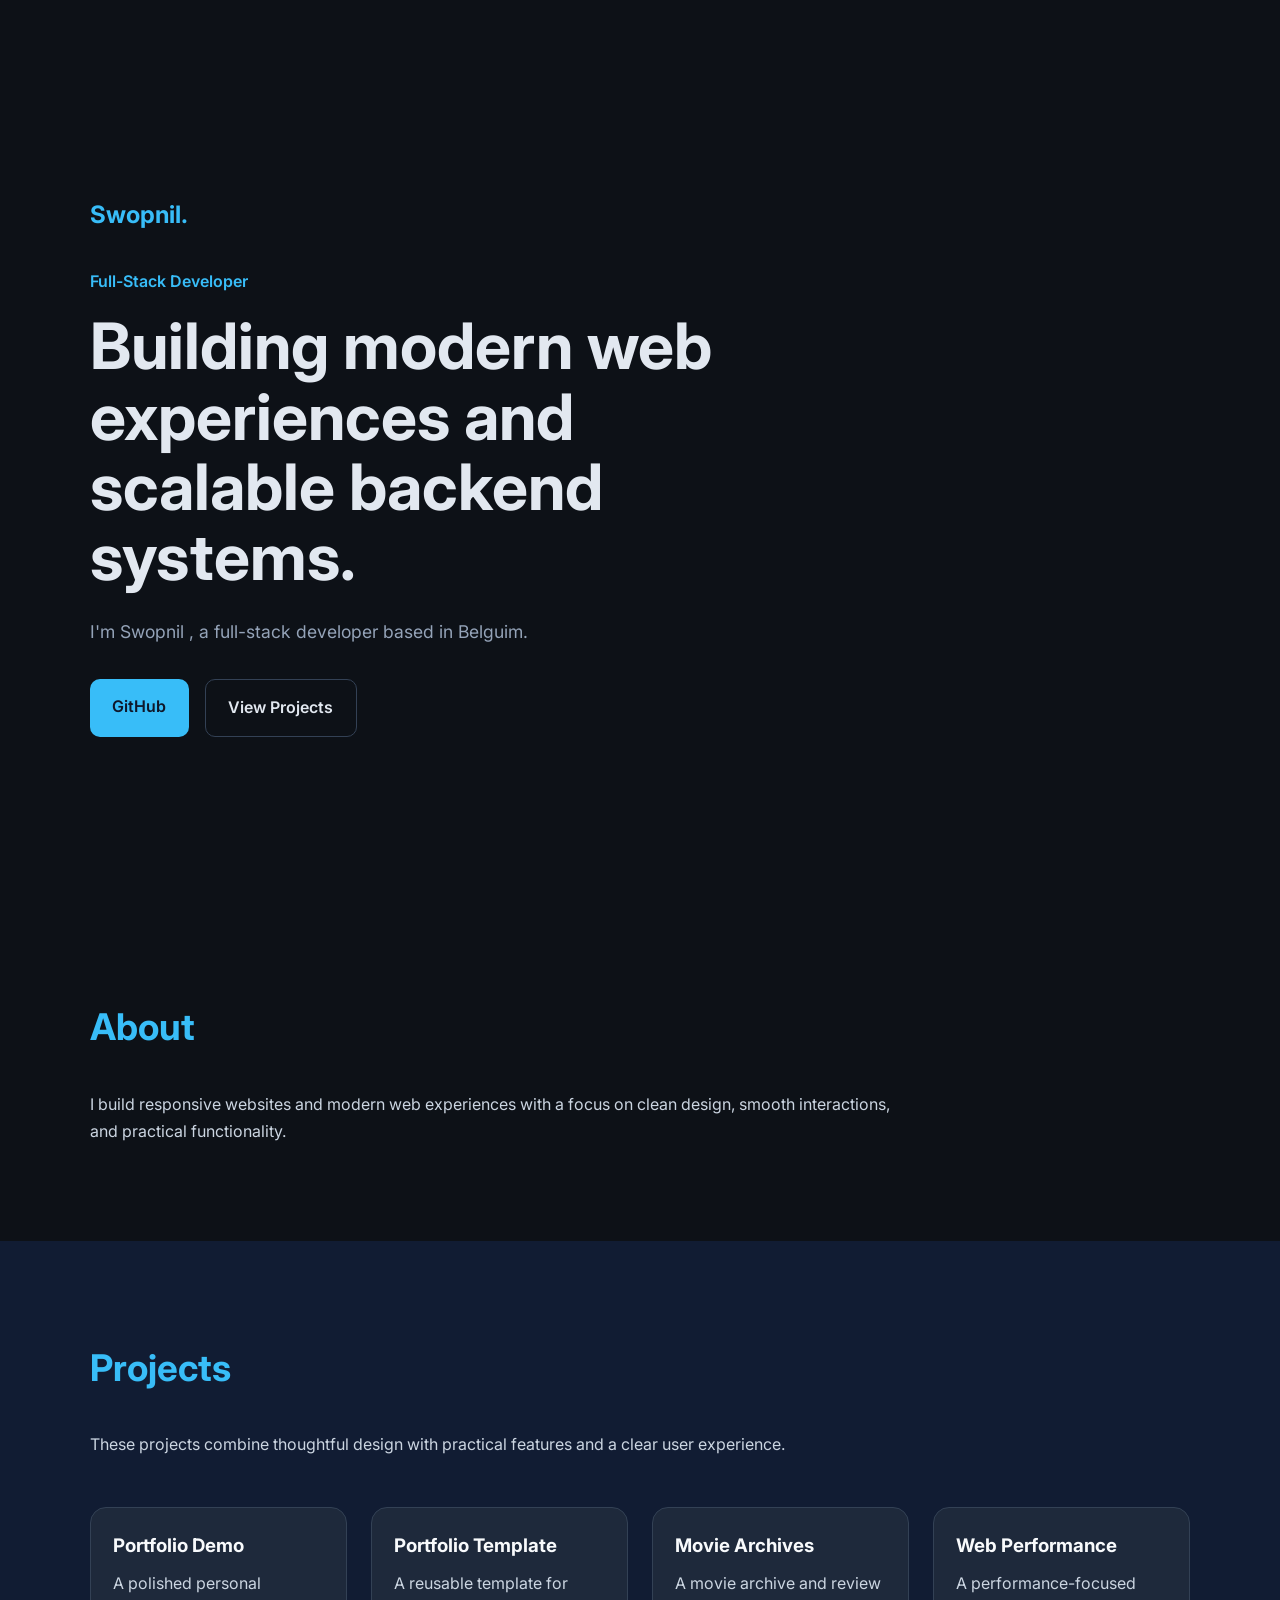
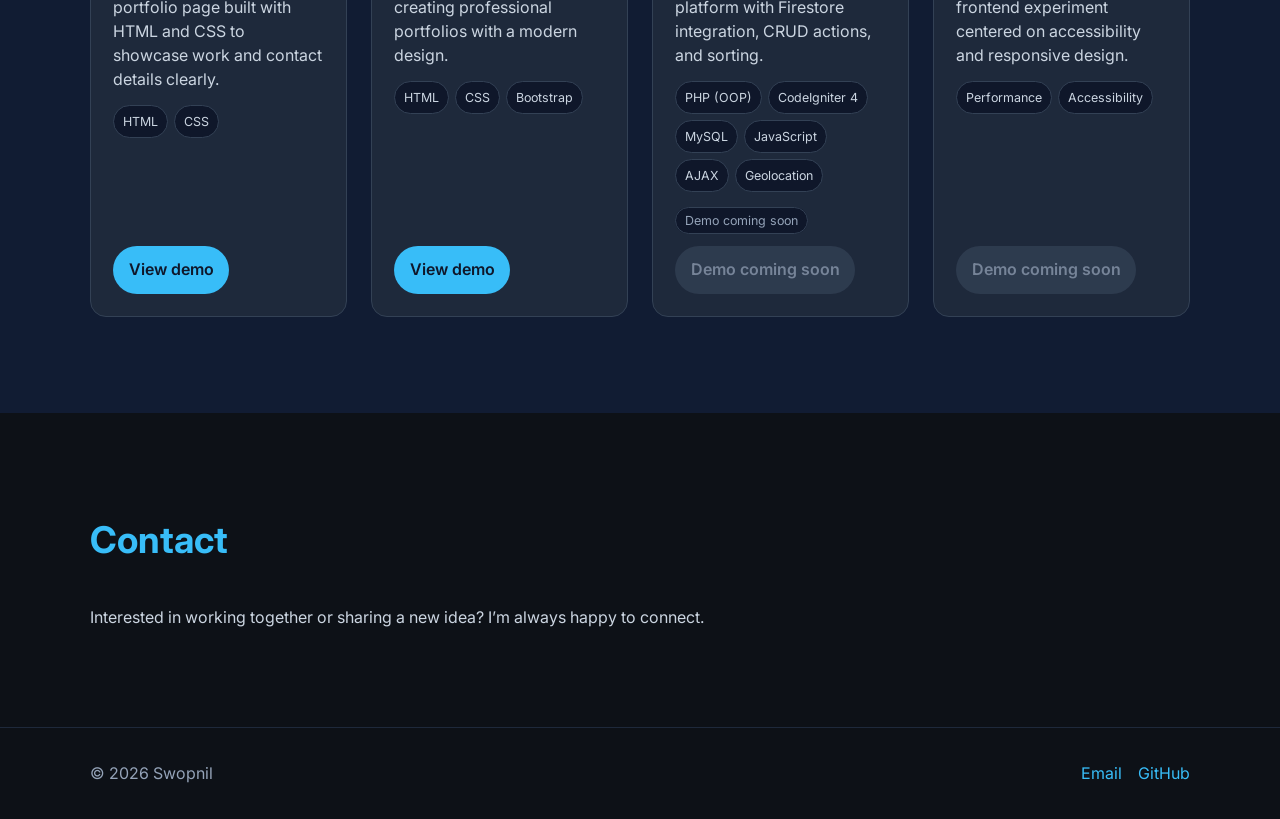
==== index.html @ a2c64f90 "Activate portfolio content and refresh project cards Uncommented and updated the About, Projects, an" ====
<!DOCTYPE html>
<html lang="en">
<head>
  <meta charset="UTF-8" />
  <meta name="viewport" content="width=device-width, initial-scale=1.0" />
  <title>Swopnil Sapkota | Portfolio</title>
  <link rel="stylesheet" href="style.css" />
</head>
<body>

  <header class="hero">
    <div class="container">
      <nav>
        <h2>Swopnil.</h2>
        <!-- <div class="nav-links">
          <a href="#about">About</a>
          <a href="#projects">Projects</a> 
          <a href="#skills">Skills</a>
          <a href="#contact">Contact</a>
        </div> -->
      </nav>

      <div class="hero-content">
        <p class="tag">Full-Stack Developer</p>
        <h1>Building modern web experiences and scalable backend systems.</h1>
        <p class="intro">
          I'm Swopnil , a full-stack developer based in Belguim.
          
        </p> 

        <div class="buttons">
          <a href="https://github.com/s00pin" target="_blank" class="btn primary">GitHub</a>
          <a href="#projects" class="btn secondary">View Projects</a>
        </div>
      </div>
    </div>
  </header>
  <section id="about" class="section">
    <div class="container">
      <h2>About</h2>
      <p>
        I build responsive websites and modern web experiences with a focus on clean design,
        smooth interactions, and practical functionality.
      </p>
    </div>
  </section>

  <section id="projects" class="section alt">
    <div class="container">
      <h2>Projects</h2>
      <p>
        These projects combine thoughtful design with practical features and a clear user experience.
      </p>

      <div class="cards">
        <div class="card">
          <div class="card-content">
            <h3>Portfolio Demo</h3>
            <p>
              A polished personal portfolio page built with HTML and CSS to showcase work and contact details clearly.
            </p>
            <div class="project-tags">
              <span>HTML</span>
              <span>CSS</span>
            </div>
          </div>
          <a href="demo1.html" target="_blank" rel="noopener" class="project-link">View demo</a>
        </div>

        <div class="card">
          <div class="card-content">
            <h3>Portfolio Template</h3>
            <p>
              A reusable template for creating professional portfolios with a modern design.
            </p>
            <div class="project-tags">
              <span>HTML</span>
              <span>CSS</span>
              <span>Bootstrap</span>
            </div>
          </div>
          <a href="portfolio.html" target="_blank" rel="noopener" class="project-link">View demo</a>
        </div>

        <div class="card">
          <div class="card-content">
            <h3>Movie Archives</h3>
            <p>
              A movie archive and review platform with Firestore integration, CRUD actions, and sorting.
            </p>
            <div class="project-tags">
              <span>PHP (OOP)</span>
              <span>CodeIgniter 4</span>
              <span>MySQL</span>
              <span>JavaScript</span>
              <span>AJAX</span>
              <span>Geolocation</span>
            </div>
            <div class="project-status">
              <span>Demo coming soon</span>
            </div>
          </div>
          <a href="#" class="project-link disabled" aria-disabled="true">Demo coming soon</a>
        </div>


        <div class="card">
          <div class="card-content">
            <h3>Web Performance</h3>
            <p>
              A performance-focused frontend experiment centered on accessibility and responsive design.
            </p>
            <div class="project-tags">
              <span>Performance</span>
              <span>Accessibility</span>
            </div>
          </div>
          <a href="#" target="_blank" rel="noopener" class="project-link disabled" aria-disabled="true">Demo coming soon</a>
        </div>
      </div>
    </div>
  </section>

  <section id="contact" class="section">
    <div class="container">
      <h2>Contact</h2>
      <p>
        Interested in working together or sharing a new idea? I’m always happy to connect.
      </p>
    </div>
  </section>

  <footer>
    <div class="container footer-content">
      <p>© 2026 Swopnil</p>
      <div class="footer-links">
        <a href="mailto:hello@swop-nil.com">Email</a>
        <a href="https://github.com/s00pin" target="_blank" rel="noopener">GitHub</a>
      </div>
    </div>
  </footer>

</body>
</html>
---- style.css ----
@import url('https://fonts.googleapis.com/css2?family=Inter:wght@400;500;600;700&display=swap');

* {
  margin: 0;
  padding: 0;
  box-sizing: border-box;
}

html {
  scroll-behavior: smooth;
}

body {
  font-family: 'Inter', sans-serif;
  background: #0d1117;
  color: #e2e8f0;
  line-height: 1.7;
}

.container {
  width: min(1100px, 90%);
  margin: auto;
}

nav {
  display: flex;
  justify-content: space-between;
  align-items: center;
  padding: 2rem 0;
}

nav h2 {
  color: #38bdf8;
  font-size: 1.5rem;
}

.nav-links {
  display: flex;
  gap: 1.5rem;
}

.nav-links a {
  color: #cbd5e1;
  text-decoration: none;
  transition: 0.3s ease;
}

.nav-links a:hover {
  color: #38bdf8;
}

.hero {
  min-height: 100vh;
  display: flex;
  align-items: center;
}

.hero-content {
  max-width: 700px;
}

.tag {
  color: #38bdf8;
  font-weight: 600;
  margin-bottom: 1rem;
}

.hero-content h1 {
  font-size: 4rem;
  line-height: 1.1;
  margin-bottom: 1.5rem;
}

.intro {
  color: #94a3b8;
  font-size: 1.1rem;
  margin-bottom: 2rem;
}

.buttons {
  display: flex;
  gap: 1rem;
}

.btn {
  padding: 0.9rem 1.4rem;
  border-radius: 10px;
  text-decoration: none;
  font-weight: 600;
  transition: 0.3s ease;
}

.primary {
  background: #38bdf8;
  color: #0f172a;
}

.primary:hover {
  transform: translateY(-2px);
}

.secondary {
  border: 1px solid #334155;
  color: #e2e8f0;
}

.secondary:hover {
  border-color: #38bdf8;
}

.section {
  padding: 6rem 0;
}

.alt {
  background: #111c33;
}

.section h2 {
  font-size: 2.3rem;
  margin-bottom: 2rem;
  color: #38bdf8;
}

.section p {
  max-width: 800px;
  color: #cbd5e1;
}

.cards {
  display: grid;
  grid-template-columns: repeat(auto-fit, minmax(250px, 1fr));
  gap: 1.5rem;
  margin-top: 3rem;
}

.card {
  background: #1e293b;
  padding: 1.4rem;
  border-radius: 16px;
  border: 1px solid #334155;
  transition: 0.3s ease;
  display: flex;
  flex-direction: column;
  justify-content: space-between;
  gap: 0.8rem;
}

.card:hover {
  transform: translateY(-5px);
  border-color: #38bdf8;
}

.card-content {
  display: flex;
  flex-direction: column;
  gap: 0.6rem;
}

.card h3 {
  color: #f8fafc;
  margin-bottom: 0;
}

.card p {
  margin: 0;
  color: #cbd5e1;
  line-height: 1.5;
}

.project-tags {
  display: flex;
  flex-wrap: wrap;
  gap: 0.4rem;
  margin-top: 0.25rem;
}

.project-tags span {
  background: #0f172a;
  color: #cbd5e1;
  border: 1px solid #334155;
  border-radius: 999px;
  padding: 0.3rem 0.55rem;
  font-size: 0.78rem;
}

.project-status {
  margin-top: 0.25rem;
}

.project-status span {
  color: #94a3b8;
  background: #0f172a;
  border: 1px solid #334155;
  border-radius: 999px;
  padding: 0.3rem 0.55rem;
  font-size: 0.78rem;
}

.project-link {
  display: inline-flex;
  align-self: flex-start;
  margin-top: auto;
  padding: 0.65rem 0.95rem;
  border-radius: 999px;
  background: #38bdf8;
  color: #0f172a;
  font-weight: 600;
  text-decoration: none;
}

.project-link:hover {
  background: #7dd3fc;
  text-decoration: none;
}

.project-link.disabled {
  background: #334155;
  color: #94a3b8;
  pointer-events: none;
  opacity: 0.75;
}

.project-link.disabled:hover {
  background: #334155;
}

.skills {
  display: flex;
  flex-wrap: wrap;
  gap: 1rem;
  margin-top: 2rem;
}

.skills span {
  background: #1e293b;
  border: 1px solid #334155;
  padding: 0.7rem 1rem;
  border-radius: 999px;
}

.contact-links {
  margin-top: 2rem;
  display: flex;
  gap: 1.5rem;
  flex-wrap: wrap;
}

.contact-links a {
  color: #38bdf8;
  text-decoration: none;
}

footer {
  padding: 2rem 0;
  color: #94a3b8;
  border-top: 1px solid #1e293b;
}

.footer-content {
  display: flex;
  justify-content: space-between;
  align-items: center;
  gap: 1rem;
  flex-wrap: wrap;
}

.footer-links {
  display: flex;
  gap: 1rem;
  flex-wrap: wrap;
}

.footer-links a {
  color: #38bdf8;
  text-decoration: none;
}

.footer-links a:hover {
  text-decoration: underline;
}

@media (max-width: 768px) {

  nav {
    flex-direction: column;
    gap: 1rem;
  }

  .hero-content h1 {
    font-size: 2.5rem;
  }

  .buttons {
    flex-direction: column;
  }

  .footer-content {
    flex-direction: column;
    align-items: flex-start;
  }

}
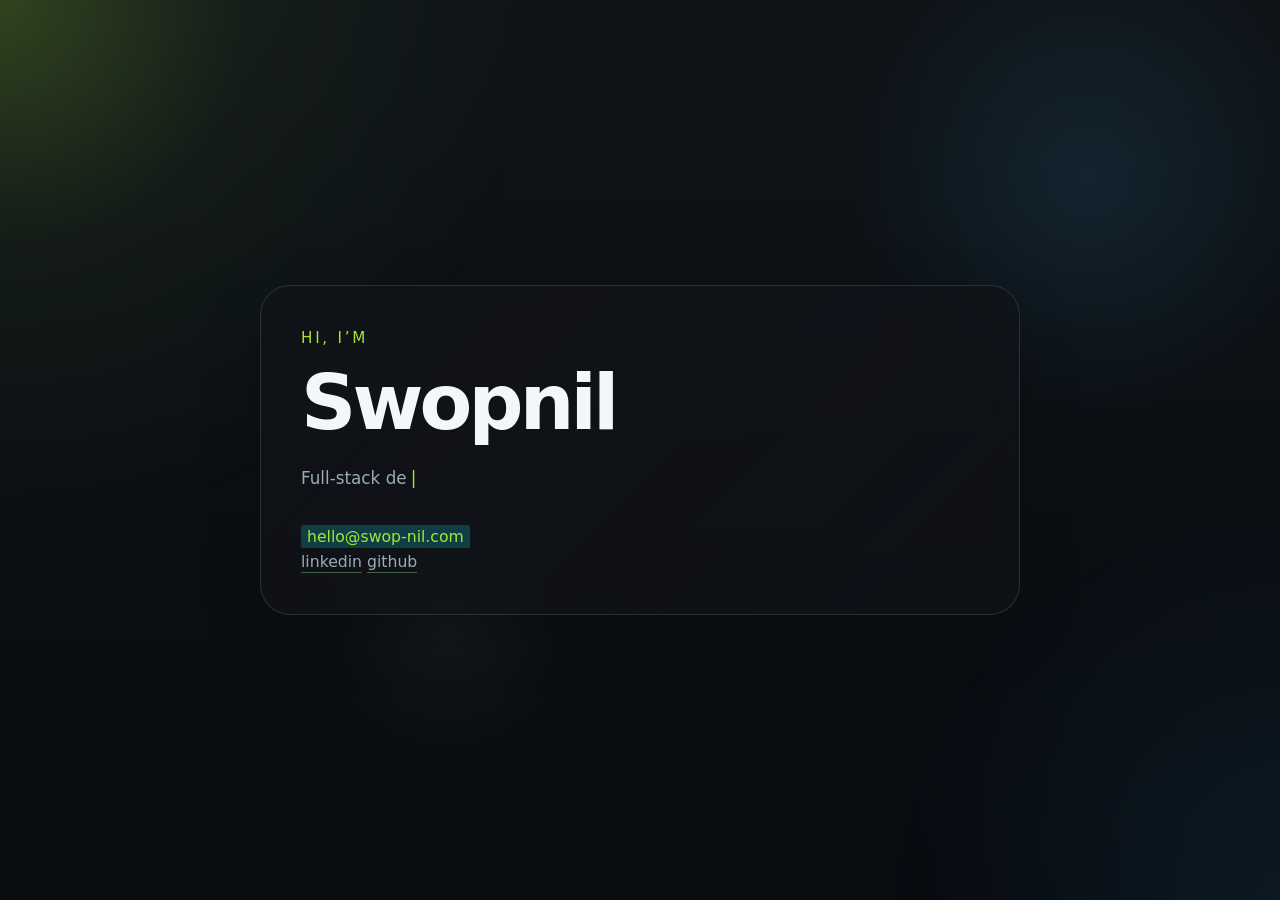
==== commit 39f9f3e1: "changed the looks Gave the website a different looks" ====
--- a/index.html
+++ b/index.html
@@ -1,145 +1,65 @@
-
-<!DOCTYPE html>
+﻿<!DOCTYPE html>
 <html lang="en">
 <head>
   <meta charset="UTF-8" />
   <meta name="viewport" content="width=device-width, initial-scale=1.0" />
-  <title>Swopnil Sapkota | Portfolio</title>
+  <title>Swopnil</title>
   <link rel="stylesheet" href="style.css" />
 </head>
 <body>
-
-  <header class="hero">
-    <div class="container">
-      <nav>
-        <h2>Swopnil.</h2>
-        <!-- <div class="nav-links">
-          <a href="#about">About</a>
-          <a href="#projects">Projects</a> 
-          <a href="#skills">Skills</a>
-          <a href="#contact">Contact</a>
-        </div> -->
-      </nav>
-
-      <div class="hero-content">
-        <p class="tag">Full-Stack Developer</p>
-        <h1>Building modern web experiences and scalable backend systems.</h1>
-        <p class="intro">
-          I'm Swopnil , a full-stack developer based in Belguim.
-          
-        </p> 
-
-        <div class="buttons">
-          <a href="https://github.com/s00pin" target="_blank" class="btn primary">GitHub</a>
-          <a href="#projects" class="btn secondary">View Projects</a>
-        </div>
-      </div>
-    </div>
-  </header>
-  <section id="about" class="section">
-    <div class="container">
-      <h2>About</h2>
-      <p>
-        I build responsive websites and modern web experiences with a focus on clean design,
-        smooth interactions, and practical functionality.
+  <main class="hero">
+    <div class="hero-frame">
+      <p class="eyebrow">Hi, I’m</p>
+      <h1 class="hero-title">Swopnil</h1>
+      <p class="hero-copy">
+        
+        <span class="typing"></span><span class="cursor">|</span>
+      </p>
+      <p class="hero-note">
+        <span class="highlighted-link">hello@swop-nil.com</span>
+      </br>
+        <a class="simple-accent-link" href="https://www.linkedin.com/in/swop-nil" target="_blank" rel="noopener">linkedin</a>
+        <a class="simple-accent-link" href="https://github.com/s00pin" target="_blank" rel="noopener">github</a>
       </p>
     </div>
-  </section>
+  </main>
 
-  <section id="projects" class="section alt">
-    <div class="container">
-      <h2>Projects</h2>
-      <p>
-        These projects combine thoughtful design with practical features and a clear user experience.
-      </p>
+  <script>
+    const phrases = [
+      'Full-stack developer',
+      'Belgium-based'
+      
+    ];
+    const typingElement = document.querySelector('.typing');
+    let phraseIndex = 0;
+    let charIndex = 0;
+    let adding = true;
 
-      <div class="cards">
-        <div class="card">
-          <div class="card-content">
-            <h3>Portfolio Demo</h3>
-            <p>
-              A polished personal portfolio page built with HTML and CSS to showcase work and contact details clearly.
-            </p>
-            <div class="project-tags">
-              <span>HTML</span>
-              <span>CSS</span>
-            </div>
-          </div>
-          <a href="demo1.html" target="_blank" rel="noopener" class="project-link">View demo</a>
-        </div>
+    function tick() {
+      const current = phrases[phraseIndex];
+      if (adding) {
+        charIndex += 1;
+        typingElement.textContent = current.slice(0, charIndex);
+        if (charIndex === current.length) {
+          adding = false;
+          setTimeout(tick, 1400);
+          return;
+        }
+      } else {
+        charIndex -= 1;
+        typingElement.textContent = current.slice(0, charIndex);
+        if (charIndex === 0) {
+          adding = true;
+          phraseIndex = (phraseIndex + 1) % phrases.length;
+          setTimeout(tick, 400);
+          return;
+        }
+      }
+      setTimeout(tick, adding ? 80 : 35);
+    }
 
-        <div class="card">
-          <div class="card-content">
-            <h3>Portfolio Template</h3>
-            <p>
-              A reusable template for creating professional portfolios with a modern design.
-            </p>
-            <div class="project-tags">
-              <span>HTML</span>
-              <span>CSS</span>
-              <span>Bootstrap</span>
-            </div>
-          </div>
-          <a href="portfolio.html" target="_blank" rel="noopener" class="project-link">View demo</a>
-        </div>
-
-        <div class="card">
-          <div class="card-content">
-            <h3>Movie Archives</h3>
-            <p>
-              A movie archive and review platform with Firestore integration, CRUD actions, and sorting.
-            </p>
-            <div class="project-tags">
-              <span>PHP (OOP)</span>
-              <span>CodeIgniter 4</span>
-              <span>MySQL</span>
-              <span>JavaScript</span>
-              <span>AJAX</span>
-              <span>Geolocation</span>
-            </div>
-            <div class="project-status">
-              <span>Demo coming soon</span>
-            </div>
-          </div>
-          <a href="#" class="project-link disabled" aria-disabled="true">Demo coming soon</a>
-        </div>
-
-
-        <div class="card">
-          <div class="card-content">
-            <h3>Web Performance</h3>
-            <p>
-              A performance-focused frontend experiment centered on accessibility and responsive design.
-            </p>
-            <div class="project-tags">
-              <span>Performance</span>
-              <span>Accessibility</span>
-            </div>
-          </div>
-          <a href="#" target="_blank" rel="noopener" class="project-link disabled" aria-disabled="true">Demo coming soon</a>
-        </div>
-      </div>
-    </div>
-  </section>
-
-  <section id="contact" class="section">
-    <div class="container">
-      <h2>Contact</h2>
-      <p>
-        Interested in working together or sharing a new idea? I’m always happy to connect.
-      </p>
-    </div>
-  </section>
-
-  <footer>
-    <div class="container footer-content">
-      <p>© 2026 Swopnil</p>
-      <div class="footer-links">
-        <a href="mailto:hello@swop-nil.com">Email</a>
-        <a href="https://github.com/s00pin" target="_blank" rel="noopener">GitHub</a>
-      </div>
-    </div>
-  </footer>
-
+    document.addEventListener('contextmenu', (e) => e.preventDefault());
+    tick();
+  </script>
 </body>
 </html>
--- a/style.css
+++ b/style.css
@@ -1,304 +1,228 @@
-
-@import url('https://fonts.googleapis.com/css2?family=Inter:wght@400;500;600;700&display=swap');
-
-* {
+﻿:root {
+  color-scheme: dark;
+  --bg: #111318;
+  --surface: #191f28;
+  --text: #f4f7fa;
+  --muted: #9aacb6;
+  --border: #3f6248;
+  --accent: #a3e635;
+  --accent-surface: #0e3f44;
+  --shadow: rgba(0, 0, 0, 0.22);
+}
+
+*, *::before, *::after {
+  box-sizing: border-box;
+}
+
+html, body {
   margin: 0;
-  padding: 0;
-  box-sizing: border-box;
-}
-
-html {
-  scroll-behavior: smooth;
+  min-height: 100%;
 }
 
 body {
-  font-family: 'Inter', sans-serif;
-  background: #0d1117;
-  color: #e2e8f0;
-  line-height: 1.7;
-}
-
-.container {
-  width: min(1100px, 90%);
-  margin: auto;
-}
-
-nav {
-  display: flex;
-  justify-content: space-between;
-  align-items: center;
-  padding: 2rem 0;
-}
-
-nav h2 {
-  color: #38bdf8;
-  font-size: 1.5rem;
-}
-
-.nav-links {
-  display: flex;
-  gap: 1.5rem;
-}
-
-.nav-links a {
-  color: #cbd5e1;
-  text-decoration: none;
-  transition: 0.3s ease;
-}
-
-.nav-links a:hover {
-  color: #38bdf8;
+  font-family: Inter, ui-sans-serif, system-ui, -apple-system, BlinkMacSystemFont, 'Segoe UI', sans-serif;
+  background: radial-gradient(circle at top left, rgba(163, 230, 53, 0.16), transparent 16%),
+              radial-gradient(circle at 85% 20%, rgba(56, 189, 248, 0.1), transparent 18%),
+              radial-gradient(circle at 35% 70%, rgba(255, 255, 255, 0.04), transparent 12%),
+              linear-gradient(180deg, #0f1419 0%, #080b10 100%);
+  background-repeat: no-repeat;
+  color: var(--text);
+  line-height: 1.6;
+}
+
+body::before {
+  content: '';
+  position: fixed;
+  inset: 0;
+  background: radial-gradient(circle at top left, rgba(163, 230, 53, 0.08), transparent 35%),
+              radial-gradient(circle at bottom right, rgba(56, 189, 248, 0.08), transparent 25%);
+  pointer-events: none;
 }
 
 .hero {
   min-height: 100vh;
-  display: flex;
-  align-items: center;
-}
-
-.hero-content {
-  max-width: 700px;
-}
-
-.tag {
-  color: #38bdf8;
-  font-weight: 600;
-  margin-bottom: 1rem;
-}
-
-.hero-content h1 {
-  font-size: 4rem;
-  line-height: 1.1;
-  margin-bottom: 1.5rem;
-}
-
-.intro {
-  color: #94a3b8;
-  font-size: 1.1rem;
-  margin-bottom: 2rem;
-}
-
-.buttons {
-  display: flex;
-  gap: 1rem;
-}
-
-.btn {
-  padding: 0.9rem 1.4rem;
-  border-radius: 10px;
-  text-decoration: none;
-  font-weight: 600;
-  transition: 0.3s ease;
-}
-
-.primary {
-  background: #38bdf8;
-  color: #0f172a;
-}
-
-.primary:hover {
-  transform: translateY(-2px);
-}
-
-.secondary {
-  border: 1px solid #334155;
-  color: #e2e8f0;
-}
-
-.secondary:hover {
-  border-color: #38bdf8;
-}
-
-.section {
-  padding: 6rem 0;
-}
-
-.alt {
-  background: #111c33;
-}
-
-.section h2 {
-  font-size: 2.3rem;
-  margin-bottom: 2rem;
-  color: #38bdf8;
-}
-
-.section p {
-  max-width: 800px;
-  color: #cbd5e1;
-}
-
-.cards {
   display: grid;
-  grid-template-columns: repeat(auto-fit, minmax(250px, 1fr));
-  gap: 1.5rem;
-  margin-top: 3rem;
-}
-
-.card {
-  background: #1e293b;
-  padding: 1.4rem;
-  border-radius: 16px;
-  border: 1px solid #334155;
-  transition: 0.3s ease;
-  display: flex;
-  flex-direction: column;
-  justify-content: space-between;
-  gap: 0.8rem;
-}
-
-.card:hover {
-  transform: translateY(-5px);
-  border-color: #38bdf8;
-}
-
-.card-content {
-  display: flex;
-  flex-direction: column;
-  gap: 0.6rem;
-}
-
-.card h3 {
-  color: #f8fafc;
-  margin-bottom: 0;
-}
-
-.card p {
+  place-items: center;
+  padding: 3rem 2rem;
+}
+
+.hero-frame {
+  max-width: 760px;
+  width: 100%;
+  padding: 2.5rem;
+  border: 1px solid rgba(255, 255, 255, 0.12);
+  border-radius: 30px;
+  background: linear-gradient(135deg, rgba(17, 19, 24, 0.78), rgba(17, 19, 24, 0.6));
+  backdrop-filter: blur(16px);
+  -webkit-backdrop-filter: blur(16px);
+  box-shadow: 0 20px 60px rgba(0, 0, 0, 0.18);
+}
+
+.eyebrow {
+  margin: 0 0 1rem;
+  color: var(--accent);
+  font-size: 0.95rem;
+  letter-spacing: 0.18em;
+  text-transform: uppercase;
+}
+
+.hero-title {
   margin: 0;
-  color: #cbd5e1;
-  line-height: 1.5;
-}
-
-.project-tags {
-  display: flex;
-  flex-wrap: wrap;
-  gap: 0.4rem;
-  margin-top: 0.25rem;
-}
-
-.project-tags span {
-  background: #0f172a;
-  color: #cbd5e1;
-  border: 1px solid #334155;
-  border-radius: 999px;
-  padding: 0.3rem 0.55rem;
-  font-size: 0.78rem;
-}
-
-.project-status {
-  margin-top: 0.25rem;
-}
-
-.project-status span {
-  color: #94a3b8;
-  background: #0f172a;
-  border: 1px solid #334155;
-  border-radius: 999px;
-  padding: 0.3rem 0.55rem;
-  font-size: 0.78rem;
-}
-
-.project-link {
-  display: inline-flex;
-  align-self: flex-start;
-  margin-top: auto;
-  padding: 0.65rem 0.95rem;
-  border-radius: 999px;
-  background: #38bdf8;
-  color: #0f172a;
-  font-weight: 600;
-  text-decoration: none;
-}
-
-.project-link:hover {
-  background: #7dd3fc;
-  text-decoration: none;
-}
-
-.project-link.disabled {
-  background: #334155;
-  color: #94a3b8;
-  pointer-events: none;
-  opacity: 0.75;
-}
-
-.project-link.disabled:hover {
-  background: #334155;
-}
-
-.skills {
+  font-size: clamp(4.2rem, 6vw, 7rem);
+  line-height: 0.96;
+  letter-spacing: -0.05em;
+}
+
+.hero-copy {
+  margin: 1.6rem 0 0;
+  max-width: 42rem;
+  color: var(--muted);
+  font-size: 1.05rem;
+}
+
+.cursor {
+  display: inline-block;
+  margin-left: 0.25rem;
+  color: var(--accent);
+  animation: blink 1.1s infinite step-start;
+}
+
+.hero-actions {
   display: flex;
   flex-wrap: wrap;
   gap: 1rem;
-  margin-top: 2rem;
-}
-
-.skills span {
-  background: #1e293b;
-  border: 1px solid #334155;
-  padding: 0.7rem 1rem;
+  margin-top: 2.4rem;
+}
+
+.btn {
+  display: inline-flex;
+  align-items: center;
+  justify-content: center;
+  min-height: 3rem;
+  padding: 0 1.35rem;
   border-radius: 999px;
-}
-
-.contact-links {
-  margin-top: 2rem;
+  font-weight: 600;
+  text-decoration: none;
+  transition: transform 0.2s ease, background 0.2s ease, border-color 0.2s ease;
+}
+
+.btn:hover {
+  transform: translateY(-1px);
+}
+
+.primary {
+  background: var(--accent);
+  color: var(--surface);
+}
+
+.secondary {
+  background: rgba(255, 255, 255, 0.08);
+  color: var(--text);
+  border: 1px solid rgba(148, 163, 184, 0.18);
+}
+
+.icon-btn {
+  width: 3rem;
+  height: 3rem;
+  border-radius: 999px;
+  border: 1px solid rgba(148, 163, 184, 0.18);
+  background: rgba(255, 255, 255, 0.08);
+  color: var(--text);
+  display: inline-flex;
+  align-items: center;
+  justify-content: center;
+  cursor: pointer;
+  transition: transform 0.2s ease, background 0.2s ease;
+}
+
+.icon-btn:hover {
+  transform: translateY(-1px);
+}
+
+.icon-moon {
+  display: none;
+}
+
+[data-theme='dark'] .icon-sun {
+  display: none;
+}
+
+[data-theme='dark'] .icon-moon {
+  display: inline-block;
+}
+
+[data-theme='light'] .icon-moon {
+  display: none;
+}
+
+[data-theme='light'] .icon-sun {
+  display: inline-block;
+}
+
+.project-links {
   display: flex;
-  gap: 1.5rem;
   flex-wrap: wrap;
-}
-
-.contact-links a {
-  color: #38bdf8;
-  text-decoration: none;
-}
-
-footer {
-  padding: 2rem 0;
-  color: #94a3b8;
-  border-top: 1px solid #1e293b;
-}
-
-.footer-content {
-  display: flex;
-  justify-content: space-between;
-  align-items: center;
-  gap: 1rem;
-  flex-wrap: wrap;
-}
-
-.footer-links {
-  display: flex;
-  gap: 1rem;
-  flex-wrap: wrap;
-}
-
-.footer-links a {
-  color: #38bdf8;
-  text-decoration: none;
-}
-
-.footer-links a:hover {
-  text-decoration: underline;
-}
-
-@media (max-width: 768px) {
-
-  nav {
+  gap: 0.8rem;
+  margin-top: 1.2rem;
+}
+
+.project-link {
+  color: var(--text);
+  text-decoration: none;
+  border-bottom: 1px solid var(--border);
+  padding-bottom: 1px;
+}
+
+.project-link:hover {
+  border-bottom-color: var(--accent);
+}
+
+.hero-note {
+  margin: 2rem 0 0;
+  color: var(--muted);
+  font-size: 0.98rem;
+  max-width: 42rem;
+}
+
+.highlighted-link {
+  color: #a3e635;
+  background-color: #0e3f44;
+  padding: 2px 6px;
+  border-radius: 2px;
+  text-decoration: none;
+}
+
+.simple-accent-link {
+  color: inherit;
+  text-decoration: none;
+  border-bottom: 1px solid var(--border);
+  padding-bottom: 1px;
+}
+
+.simple-accent-link:hover {
+  border-bottom-color: var(--accent);
+}
+
+@keyframes blink {
+  0%, 50% { opacity: 1; }
+  50.1%, 100% { opacity: 0; }
+}
+
+@media (max-width: 640px) {
+  .hero {
+    padding: 2rem 1rem;
+  }
+
+  .hero-frame {
+    padding: 1.8rem;
+  }
+
+  .hero-actions {
     flex-direction: column;
-    gap: 1rem;
-  }
-
-  .hero-content h1 {
-    font-size: 2.5rem;
-  }
-
-  .buttons {
-    flex-direction: column;
-  }
-
-  .footer-content {
-    flex-direction: column;
-    align-items: flex-start;
-  }
-
-}
+    align-items: stretch;
+  }
+
+  .icon-btn {
+    width: 100%;
+  }
+}
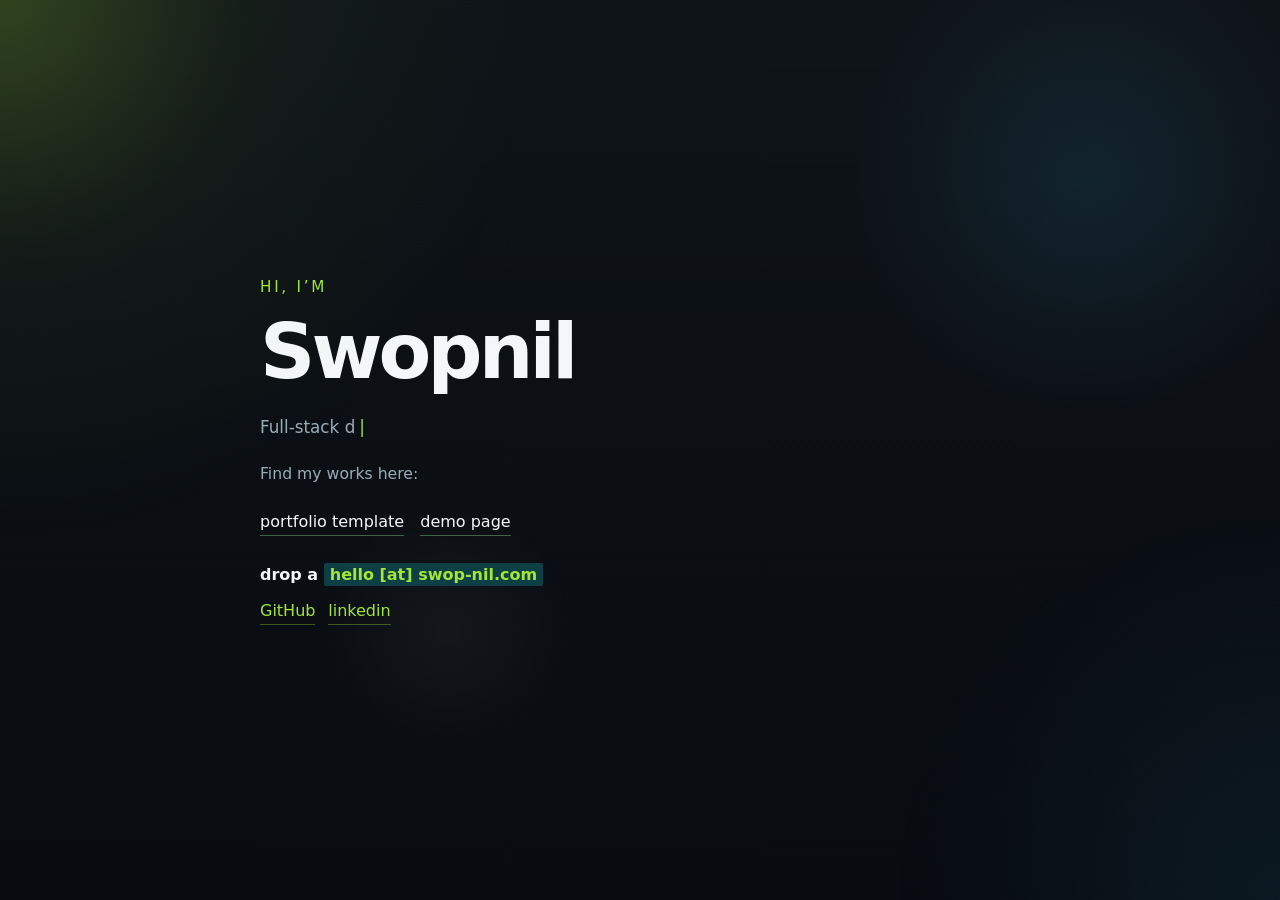
==== commit 7df842a9: "Final final links to proper working demos remains" ====
--- a/index.html
+++ b/index.html
@@ -4,6 +4,7 @@
   <meta charset="UTF-8" />
   <meta name="viewport" content="width=device-width, initial-scale=1.0" />
   <title>Swopnil</title>
+  <link rel="icon" type="image/svg+xml" href="favicon.svg" />
   <link rel="stylesheet" href="style.css" />
 </head>
 <body>
@@ -15,12 +16,24 @@
         
         <span class="typing"></span><span class="cursor">|</span>
       </p>
+      
       <p class="hero-note">
-        <span class="highlighted-link">hello@swop-nil.com</span>
-      </br>
-        <a class="simple-accent-link" href="https://www.linkedin.com/in/swop-nil" target="_blank" rel="noopener">linkedin</a>
-        <a class="simple-accent-link" href="https://github.com/s00pin" target="_blank" rel="noopener">github</a>
+        Find my works here: 
       </p>
+
+      <div class="hero-actions">
+
+        <a class="simple-accent-link" href="https://swop-nil.com/portfolio.html" target="_blank" rel="noopener">portfolio template</a>
+        <a class="simple-accent-link" href="https://swop-nil.com/demo1.html" target="_blank" rel="noopener">demo page</a>
+      </div>
+
+      <div class="hero-links">
+        <p class="hero-links-label">drop a <span class="highlighted-link">hello [at] swop-nil.com</span></p>
+        <div class="social-links">
+          <a class="social-link" href="https://github.com/s00pin" target="_blank" rel="noopener">GitHub</a>
+          <a class="social-link" href="https://www.linkedin.com/in/swop-nil" target="_blank" rel="noopener">linkedin</a>
+        </div>
+      </div>
     </div>
   </main>
 
--- a/style.css
+++ b/style.css
@@ -49,13 +49,13 @@
 .hero-frame {
   max-width: 760px;
   width: 100%;
-  padding: 2.5rem;
-  border: 1px solid rgba(255, 255, 255, 0.12);
-  border-radius: 30px;
-  background: linear-gradient(135deg, rgba(17, 19, 24, 0.78), rgba(17, 19, 24, 0.6));
-  backdrop-filter: blur(16px);
-  -webkit-backdrop-filter: blur(16px);
-  box-shadow: 0 20px 60px rgba(0, 0, 0, 0.18);
+  padding: 2.5rem 0;
+  border: none;
+  border-radius: 0;
+  background: transparent;
+  backdrop-filter: none;
+  -webkit-backdrop-filter: none;
+  box-shadow: none;
 }
 
 .eyebrow {
@@ -91,7 +91,7 @@
   display: flex;
   flex-wrap: wrap;
   gap: 1rem;
-  margin-top: 2.4rem;
+  margin-top: 1.4rem;
 }
 
 .btn {
@@ -159,26 +159,35 @@
   display: inline-block;
 }
 
-.project-links {
+.hero-links {
+  margin-top: 1.6rem;
+}
+
+.hero-links-label {
+  margin: 0 0 0.65rem;
+  color: var(--text);
+  font-weight: 600;
+}
+
+.social-links {
   display: flex;
   flex-wrap: wrap;
   gap: 0.8rem;
-  margin-top: 1.2rem;
-}
-
-.project-link {
-  color: var(--text);
-  text-decoration: none;
-  border-bottom: 1px solid var(--border);
+}
+
+.social-link {
+  color: var(--accent);
+  text-decoration: none;
+  border-bottom: 1px solid rgba(163, 230, 53, 0.35);
   padding-bottom: 1px;
 }
 
-.project-link:hover {
+.social-link:hover {
   border-bottom-color: var(--accent);
 }
 
 .hero-note {
-  margin: 2rem 0 0;
+  margin: 1.25rem 0 0;
   color: var(--muted);
   font-size: 0.98rem;
   max-width: 42rem;
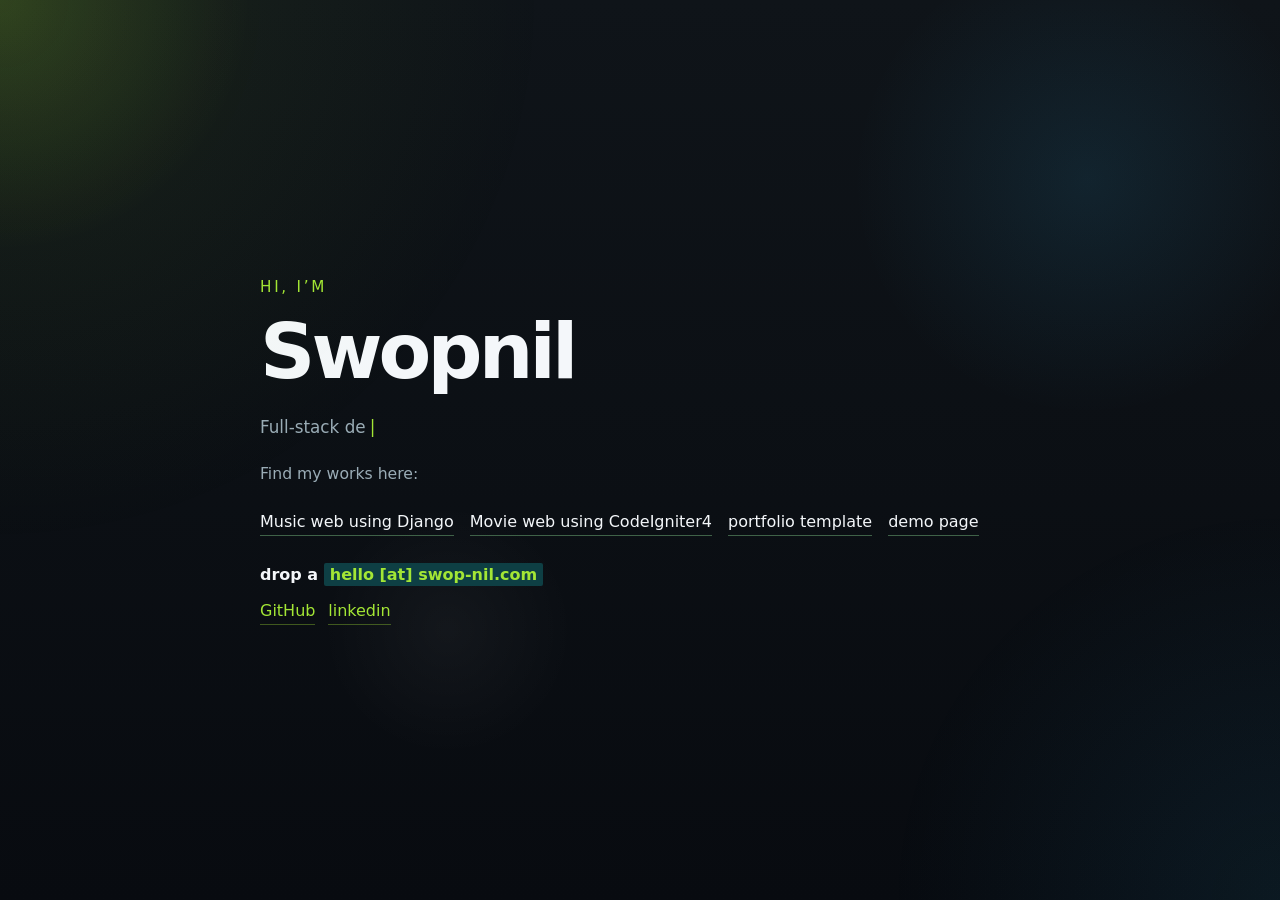
==== commit bf1e23fc: "Add music and media project links Add links to Music web (Django) and Movie web (CodeIgniter4) proje" ====
--- a/index.html
+++ b/index.html
@@ -22,7 +22,8 @@
       </p>
 
       <div class="hero-actions">
-
+        <a class="simple-accent-link" href="https://music.swop-nil.com/" target="_blank" rel="noopener">Music web using Django</a>
+        <a class="simple-accent-link" href="https://media.swop-nil.com/" target="_blank" rel="noopener">Movie web using CodeIgniter4</a>
         <a class="simple-accent-link" href="https://swop-nil.com/portfolio.html" target="_blank" rel="noopener">portfolio template</a>
         <a class="simple-accent-link" href="https://swop-nil.com/demo1.html" target="_blank" rel="noopener">demo page</a>
       </div>
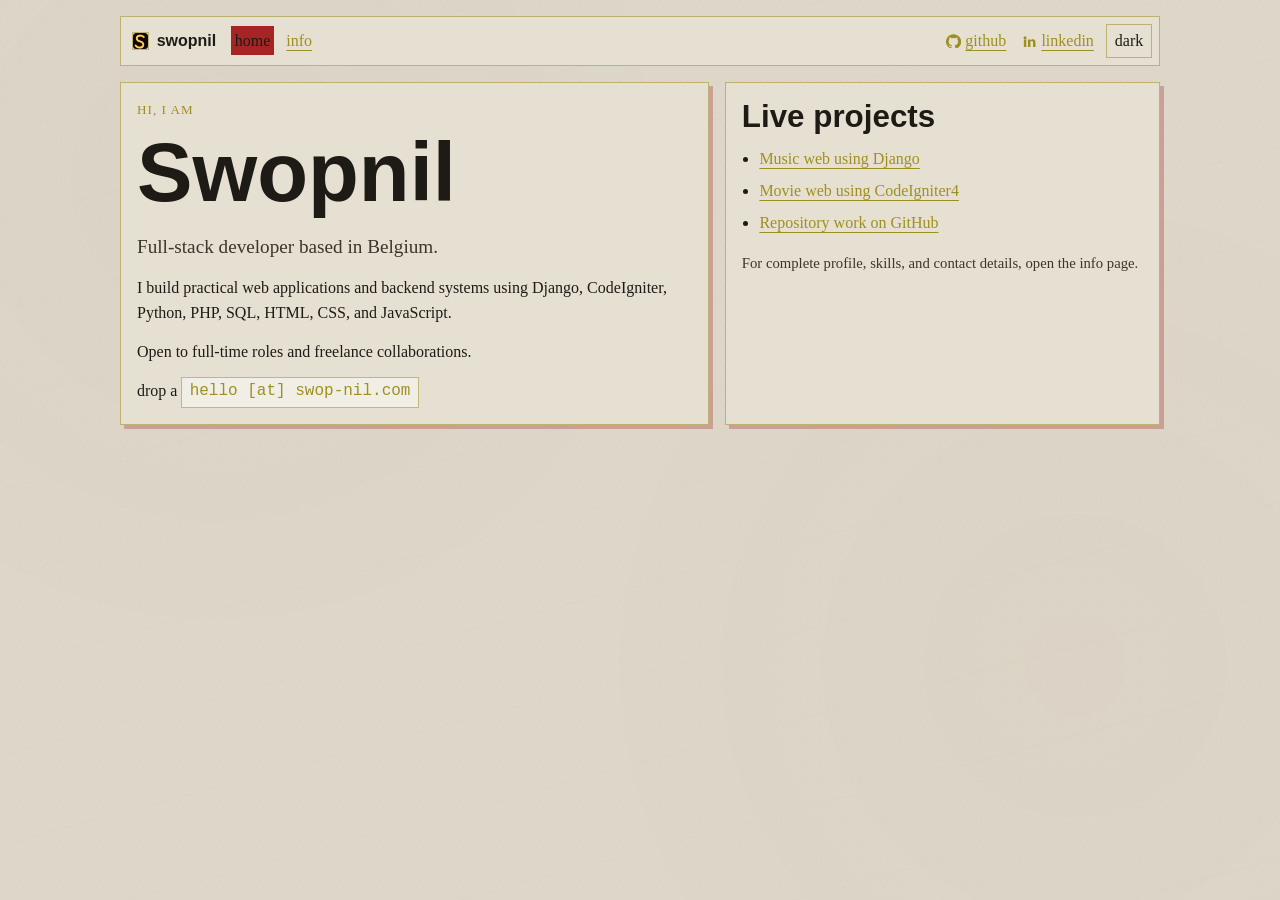
==== commit 73fcb1f9: "swopnil redesign final" ====
--- a/index.html
+++ b/index.html
@@ -1,79 +1,63 @@
 ﻿<!DOCTYPE html>
 <html lang="en">
 <head>
-  <meta charset="UTF-8" />
-  <meta name="viewport" content="width=device-width, initial-scale=1.0" />
-  <title>Swopnil</title>
-  <link rel="icon" type="image/svg+xml" href="favicon.svg" />
-  <link rel="stylesheet" href="style.css" />
+  <meta charset="UTF-8">
+  <meta name="viewport" content="width=device-width, initial-scale=1.0">
+  <meta name="description" content="Swopnil portfolio home page.">
+  <title>Swopnil | Home</title>
+  <link rel="icon" type="image/svg+xml" href="favicon.svg">
+  <link rel="stylesheet" href="style.css">
 </head>
 <body>
-  <main class="hero">
-    <div class="hero-frame">
-      <p class="eyebrow">Hi, I’m</p>
-      <h1 class="hero-title">Swopnil</h1>
-      <p class="hero-copy">
-        
-        <span class="typing"></span><span class="cursor">|</span>
-      </p>
-      
-      <p class="hero-note">
-        Find my works here: 
-      </p>
+  <main class="page" aria-label="Home">
+    <nav class="top-nav" aria-label="Main navigation">
+      <a class="brand" href="index.html" aria-label="Swopnil home">
+        <img class="brand-logo" src="favicon.svg" alt="">
+        <span>swopnil</span>
+      </a>
 
-      <div class="hero-actions">
-        <a class="simple-accent-link" href="https://music.swop-nil.com/" target="_blank" rel="noopener">Music web using Django</a>
-        <a class="simple-accent-link" href="https://media.swop-nil.com/" target="_blank" rel="noopener">Movie web using CodeIgniter4</a>
-        <a class="simple-accent-link" href="https://swop-nil.com/portfolio.html" target="_blank" rel="noopener">portfolio template</a>
-        <a class="simple-accent-link" href="https://swop-nil.com/demo1.html" target="_blank" rel="noopener">demo page</a>
+      <div class="nav-left">
+        <a class="nav-link" href="index.html" aria-current="page">home</a>
+        <a class="nav-link" href="info.html">info</a>
       </div>
 
-      <div class="hero-links">
-        <p class="hero-links-label">drop a <span class="highlighted-link">hello [at] swop-nil.com</span></p>
-        <div class="social-links">
-          <a class="social-link" href="https://github.com/s00pin" target="_blank" rel="noopener">GitHub</a>
-          <a class="social-link" href="https://www.linkedin.com/in/swop-nil" target="_blank" rel="noopener">linkedin</a>
-        </div>
+      <div class="nav-right">
+        <a class="nav-link" href="https://github.com/s00pin" target="_blank" rel="noopener noreferrer">
+          <svg class="nav-icon" viewBox="0 0 24 24" aria-hidden="true"><path d="M12 .5a12 12 0 0 0-3.79 23.39c.6.12.82-.26.82-.58v-2.02c-3.34.73-4.04-1.42-4.04-1.42-.55-1.39-1.34-1.76-1.34-1.76-1.09-.74.08-.73.08-.73 1.2.09 1.84 1.24 1.84 1.24 1.08 1.84 2.82 1.31 3.5 1 .11-.78.42-1.31.76-1.61-2.67-.3-5.48-1.34-5.48-5.96 0-1.31.47-2.39 1.24-3.24-.12-.3-.54-1.53.12-3.18 0 0 1.01-.32 3.31 1.24a11.4 11.4 0 0 1 6.02 0c2.3-1.56 3.31-1.24 3.31-1.24.66 1.65.24 2.88.12 3.18.77.85 1.24 1.93 1.24 3.24 0 4.63-2.82 5.65-5.51 5.95.43.37.82 1.1.82 2.21v3.28c0 .32.22.71.83.58A12 12 0 0 0 12 .5Z"/></svg>
+          <span>github</span>
+        </a>
+        <a class="nav-link" href="https://www.linkedin.com/in/swop-nil" target="_blank" rel="noopener noreferrer">
+          <svg class="nav-icon" viewBox="0 0 24 24" aria-hidden="true"><path d="M4.98 3.5A2.5 2.5 0 1 0 5 8.5a2.5 2.5 0 0 0-.02-5ZM3 9h4v12H3V9Zm7 0h3.83v1.64h.05c.53-1.01 1.84-2.08 3.79-2.08C21.1 8.56 22 10.8 22 14.02V21h-4v-6.08c0-1.45-.03-3.31-2.02-3.31-2.03 0-2.34 1.58-2.34 3.2V21h-4V9Z"/></svg>
+          <span>linkedin</span>
+        </a>
+        <button class="theme-toggle" type="button" data-theme-toggle aria-label="Switch to light theme">light</button>
       </div>
-    </div>
+    </nav>
+
+    <section class="home-grid">
+      <article class="outline-box">
+        <p class="kicker">HI, I AM</p>
+        <h1>Swopnil</h1>
+        <p class="subhead">Full-stack developer based in Belgium.</p>
+        <p>I build practical web applications and backend systems using Django, CodeIgniter, Python, PHP, SQL, HTML, CSS, and JavaScript.</p>
+        <p>Open to full-time roles and freelance collaborations.</p>
+        <p>drop a <span class="email-pill">hello [at] swop-nil.com</span></p>
+
+       
+      </article>
+
+      <aside class="outline-box">
+        <h2>Live projects</h2>
+        <ul class="clean-list">
+          <li><a href="https://music.swop-nil.com/" target="_blank" rel="noopener noreferrer">Music web using Django</a></li>
+          <li><a href="https://media.swop-nil.com/" target="_blank" rel="noopener noreferrer">Movie web using CodeIgniter4</a></li>
+          <li><a href="https://github.com/s00pin" target="_blank" rel="noopener noreferrer">Repository work on GitHub</a></li>
+        </ul>
+        <p class="footer-note">For complete profile, skills, and contact details, open the info page.</p>
+      </aside>
+    </section>
   </main>
 
-  <script>
-    const phrases = [
-      'Full-stack developer',
-      'Belgium-based'
-      
-    ];
-    const typingElement = document.querySelector('.typing');
-    let phraseIndex = 0;
-    let charIndex = 0;
-    let adding = true;
-
-    function tick() {
-      const current = phrases[phraseIndex];
-      if (adding) {
-        charIndex += 1;
-        typingElement.textContent = current.slice(0, charIndex);
-        if (charIndex === current.length) {
-          adding = false;
-          setTimeout(tick, 1400);
-          return;
-        }
-      } else {
-        charIndex -= 1;
-        typingElement.textContent = current.slice(0, charIndex);
-        if (charIndex === 0) {
-          adding = true;
-          phraseIndex = (phraseIndex + 1) % phrases.length;
-          setTimeout(tick, 400);
-          return;
-        }
-      }
-      setTimeout(tick, adding ? 80 : 35);
-    }
-
-    document.addEventListener('contextmenu', (e) => e.preventDefault());
-    tick();
-  </script>
+  <script src="app.js"></script>
 </body>
 </html>
--- a/style.css
+++ b/style.css
@@ -1,237 +1,374 @@
 ﻿:root {
-  color-scheme: dark;
-  --bg: #111318;
-  --surface: #191f28;
-  --text: #f4f7fa;
-  --muted: #9aacb6;
-  --border: #3f6248;
-  --accent: #a3e635;
-  --accent-surface: #0e3f44;
-  --shadow: rgba(0, 0, 0, 0.22);
-}
-
-*, *::before, *::after {
+  --bg: #0a0a0a;
+  --surface: #0e0e0e;
+  --text: #f4f4f4;
+  --muted: #c9c9c9;
+  --red: #b92c2c;
+  --yellow: #c9b947;
+  --line: rgba(201, 185, 71, 0.72);
+  --line-soft: rgba(185, 44, 44, 0.54);
+  --pattern-a: rgba(201, 185, 71, 0.05);
+  --pattern-b: rgba(185, 44, 44, 0.035);
+  --pattern-c: rgba(201, 185, 71, 0.03);
+  --max-width: 1040px;
+}
+
+body[data-theme="light"] {
+  --bg: #ddd7c9;
+  --surface: #e6e0d2;
+  --text: #1e1b16;
+  --muted: #3c352b;
+  --red: #a72424;
+  --yellow: #9f8f20;
+  --line: rgba(159, 143, 32, 0.56);
+  --line-soft: rgba(167, 36, 36, 0.3);
+  --pattern-a: rgba(159, 143, 32, 0.03);
+  --pattern-b: rgba(167, 36, 36, 0.018);
+  --pattern-c: rgba(159, 143, 32, 0.018);
+}
+
+*,
+*::before,
+*::after {
   box-sizing: border-box;
 }
 
-html, body {
+html,
+body {
   margin: 0;
   min-height: 100%;
 }
 
 body {
-  font-family: Inter, ui-sans-serif, system-ui, -apple-system, BlinkMacSystemFont, 'Segoe UI', sans-serif;
-  background: radial-gradient(circle at top left, rgba(163, 230, 53, 0.16), transparent 16%),
-              radial-gradient(circle at 85% 20%, rgba(56, 189, 248, 0.1), transparent 18%),
-              radial-gradient(circle at 35% 70%, rgba(255, 255, 255, 0.04), transparent 12%),
-              linear-gradient(180deg, #0f1419 0%, #080b10 100%);
-  background-repeat: no-repeat;
-  color: var(--text);
-  line-height: 1.6;
+  background: var(--bg);
+  color: var(--text);
+  font-family: "Times New Roman", Times, serif;
+  line-height: 1.62;
+  position: relative;
 }
 
 body::before {
-  content: '';
+  content: "";
   position: fixed;
   inset: 0;
-  background: radial-gradient(circle at top left, rgba(163, 230, 53, 0.08), transparent 35%),
-              radial-gradient(circle at bottom right, rgba(56, 189, 248, 0.08), transparent 25%);
   pointer-events: none;
-}
-
-.hero {
-  min-height: 100vh;
+  background:
+    radial-gradient(circle at 1px 1px, var(--pattern-a) 1.1px, transparent 0),
+    repeating-linear-gradient(
+      165deg,
+      transparent 0 42px,
+      var(--pattern-c) 42px 43px,
+      transparent 43px 86px
+    ),
+    radial-gradient(circle at 17% 20%, var(--pattern-b), transparent 38%),
+    radial-gradient(circle at 84% 74%, var(--pattern-b), transparent 40%);
+  background-size: 20px 20px, auto, auto, auto;
+  z-index: 0;
+}
+
+a {
+  color: var(--yellow);
+  text-underline-offset: 4px;
+  text-decoration-thickness: 1px;
+}
+
+a:hover,
+a:focus-visible {
+  color: var(--text);
+  background: var(--red);
+}
+
+button {
+  font: inherit;
+}
+
+.page {
+  position: relative;
+  z-index: 1;
+  width: min(var(--max-width), calc(100% - 2rem));
+  margin: 1rem auto 2.4rem;
+}
+
+.top-nav {
+  display: flex;
+  align-items: center;
+  gap: 0.65rem;
+  border: 1px solid var(--line);
+  background: var(--surface);
+  padding: 0.42rem;
+  margin-bottom: 1rem;
+}
+
+.brand {
+  display: inline-flex;
+  align-items: center;
+  gap: 0.45rem;
+  text-decoration: none;
+  color: var(--text);
+  font-family: Arial, Helvetica, sans-serif;
+  font-weight: 700;
+  padding: 0.2rem 0.26rem;
+}
+
+.brand:hover,
+.brand:focus-visible {
+  color: var(--yellow);
+  background: transparent;
+}
+
+.brand-logo {
+  width: 1.1rem;
+  height: 1.1rem;
+  border: 1px solid var(--line);
+  background: var(--surface);
+}
+
+.nav-left,
+.nav-right {
+  display: flex;
+  align-items: center;
+  gap: 0.5rem;
+}
+
+.nav-right {
+  margin-left: auto;
+}
+
+.nav-link {
+  display: inline-flex;
+  align-items: center;
+  gap: 0.28rem;
+  color: var(--yellow);
+  text-decoration: underline;
+  padding: 0.1rem 0.25rem;
+}
+
+.nav-icon {
+  width: 0.92rem;
+  height: 0.92rem;
+  fill: currentColor;
+  flex: 0 0 auto;
+}
+
+.nav-link[aria-current="page"] {
+  color: var(--text);
+  background: var(--red);
+  text-decoration: none;
+}
+
+.theme-toggle {
+  border: 1px solid var(--line);
+  background: var(--surface);
+  color: var(--text);
+  padding: 0.2rem 0.5rem;
+  cursor: pointer;
+}
+
+.theme-toggle:hover,
+.theme-toggle:focus-visible {
+  background: var(--red);
+}
+
+.outline-box {
+  border: 1px solid var(--line);
+  background: var(--surface);
+  box-shadow: 4px 4px 0 var(--line-soft);
+  padding: 1rem;
+}
+
+.kicker {
+  margin: 0;
+  color: var(--yellow);
+  letter-spacing: 0.08em;
+  font-size: 0.82rem;
+}
+
+h1,
+h2,
+h3 {
+  margin: 0;
+  font-family: Arial, Helvetica, sans-serif;
+  line-height: 1.14;
+}
+
+h1 {
+  font-size: clamp(2.1rem, 7.2vw, 5.2rem);
+  margin-top: 0.38rem;
+}
+
+h2 {
+  font-size: clamp(1.33rem, 3.8vw, 1.96rem);
+}
+
+h3 {
+  margin-top: 0.95rem;
+  font-size: 1.04rem;
+}
+
+p {
+  margin: 0.76rem 0 0;
+}
+
+.subhead {
+  color: var(--muted);
+  font-size: 1.2rem;
+  margin-top: 0.65rem;
+}
+
+.email-pill {
+  display: inline-block;
+  border: 1px solid var(--line);
+  color: var(--yellow);
+  background: rgba(0, 0, 0, 0.12);
+  font-family: "Courier New", Courier, monospace;
+  padding: 0.1rem 0.45rem;
+}
+
+body[data-theme="light"] .email-pill {
+  background: rgba(255, 255, 255, 0.44);
+}
+
+.home-grid {
   display: grid;
-  place-items: center;
-  padding: 3rem 2rem;
-}
-
-.hero-frame {
-  max-width: 760px;
-  width: 100%;
-  padding: 2.5rem 0;
-  border: none;
-  border-radius: 0;
-  background: transparent;
-  backdrop-filter: none;
-  -webkit-backdrop-filter: none;
-  box-shadow: none;
-}
-
-.eyebrow {
-  margin: 0 0 1rem;
-  color: var(--accent);
-  font-size: 0.95rem;
-  letter-spacing: 0.18em;
-  text-transform: uppercase;
-}
-
-.hero-title {
-  margin: 0;
-  font-size: clamp(4.2rem, 6vw, 7rem);
-  line-height: 0.96;
-  letter-spacing: -0.05em;
-}
-
-.hero-copy {
-  margin: 1.6rem 0 0;
-  max-width: 42rem;
-  color: var(--muted);
-  font-size: 1.05rem;
-}
-
-.cursor {
-  display: inline-block;
-  margin-left: 0.25rem;
-  color: var(--accent);
-  animation: blink 1.1s infinite step-start;
-}
-
-.hero-actions {
+  grid-template-columns: minmax(0, 1.15fr) minmax(0, 0.85fr);
+  gap: 1rem;
+}
+
+.link-row {
   display: flex;
   flex-wrap: wrap;
-  gap: 1rem;
-  margin-top: 1.4rem;
-}
-
-.btn {
-  display: inline-flex;
-  align-items: center;
-  justify-content: center;
-  min-height: 3rem;
-  padding: 0 1.35rem;
-  border-radius: 999px;
-  font-weight: 600;
+  gap: 0.55rem;
+  margin-top: 1rem;
+}
+
+.link-btn {
+  display: inline-block;
+  color: var(--text);
   text-decoration: none;
-  transition: transform 0.2s ease, background 0.2s ease, border-color 0.2s ease;
-}
-
-.btn:hover {
-  transform: translateY(-1px);
-}
-
-.primary {
-  background: var(--accent);
-  color: var(--surface);
-}
-
-.secondary {
-  background: rgba(255, 255, 255, 0.08);
-  color: var(--text);
-  border: 1px solid rgba(148, 163, 184, 0.18);
-}
-
-.icon-btn {
-  width: 3rem;
-  height: 3rem;
-  border-radius: 999px;
-  border: 1px solid rgba(148, 163, 184, 0.18);
-  background: rgba(255, 255, 255, 0.08);
-  color: var(--text);
-  display: inline-flex;
-  align-items: center;
-  justify-content: center;
-  cursor: pointer;
-  transition: transform 0.2s ease, background 0.2s ease;
-}
-
-.icon-btn:hover {
-  transform: translateY(-1px);
-}
-
-.icon-moon {
-  display: none;
-}
-
-[data-theme='dark'] .icon-sun {
-  display: none;
-}
-
-[data-theme='dark'] .icon-moon {
-  display: inline-block;
-}
-
-[data-theme='light'] .icon-moon {
-  display: none;
-}
-
-[data-theme='light'] .icon-sun {
-  display: inline-block;
-}
-
-.hero-links {
-  margin-top: 1.6rem;
-}
-
-.hero-links-label {
-  margin: 0 0 0.65rem;
-  color: var(--text);
-  font-weight: 600;
-}
-
-.social-links {
+  border: 1px solid var(--line);
+  background: var(--surface);
+  padding: 0.3rem 0.6rem;
+  font-family: Arial, Helvetica, sans-serif;
+  font-size: 0.91rem;
+}
+
+.link-btn:hover,
+.link-btn:focus-visible {
+  color: var(--text);
+  background: var(--red);
+}
+
+.clean-list {
+  margin: 0.7rem 0 0;
+  padding-left: 1.1rem;
+}
+
+.clean-list li + li {
+  margin-top: 0.4rem;
+}
+
+.meta-line {
+  color: var(--yellow);
+  font-family: "Courier New", Courier, monospace;
+  font-size: 0.9rem;
+}
+
+.footer-note {
+  margin-top: 1rem;
+  color: var(--muted);
+  font-size: 0.92rem;
+}
+
+.info-shell {
+  border: 1px solid var(--line);
+  background: var(--surface);
+  box-shadow: 4px 4px 0 var(--line-soft);
+}
+
+.info-block {
+  padding: 1rem;
+}
+
+.info-block + .info-block {
+  border-top: 1px solid var(--line);
+}
+
+.project-card {
+  border-top: 1px solid var(--line);
+  margin-top: 0.9rem;
+  padding-top: 0.8rem;
+}
+
+.project-card:first-of-type {
+  border-top: 0;
+  margin-top: 0.5rem;
+  padding-top: 0;
+}
+
+.project-links {
   display: flex;
   flex-wrap: wrap;
-  gap: 0.8rem;
-}
-
-.social-link {
-  color: var(--accent);
-  text-decoration: none;
-  border-bottom: 1px solid rgba(163, 230, 53, 0.35);
-  padding-bottom: 1px;
-}
-
-.social-link:hover {
-  border-bottom-color: var(--accent);
-}
-
-.hero-note {
-  margin: 1.25rem 0 0;
+  gap: 0.45rem;
+  margin-top: 0.55rem;
+}
+
+.note {
   color: var(--muted);
-  font-size: 0.98rem;
-  max-width: 42rem;
-}
-
-.highlighted-link {
-  color: #a3e635;
-  background-color: #0e3f44;
-  padding: 2px 6px;
-  border-radius: 2px;
-  text-decoration: none;
-}
-
-.simple-accent-link {
-  color: inherit;
-  text-decoration: none;
-  border-bottom: 1px solid var(--border);
-  padding-bottom: 1px;
-}
-
-.simple-accent-link:hover {
-  border-bottom-color: var(--accent);
-}
-
-@keyframes blink {
-  0%, 50% { opacity: 1; }
-  50.1%, 100% { opacity: 0; }
-}
-
-@media (max-width: 640px) {
-  .hero {
-    padding: 2rem 1rem;
-  }
-
-  .hero-frame {
-    padding: 1.8rem;
-  }
-
-  .hero-actions {
-    flex-direction: column;
-    align-items: stretch;
-  }
-
-  .icon-btn {
+}
+
+@media (max-width: 900px) {
+  .home-grid {
+    grid-template-columns: 1fr;
+  }
+}
+
+@media (max-width: 760px) {
+  .top-nav {
+    flex-wrap: wrap;
+  }
+
+  .nav-right {
     width: 100%;
-  }
-}
+    margin-left: 0;
+    justify-content: flex-end;
+  }
+}
+
+@media (max-width: 620px) {
+  .page {
+    width: calc(100% - 0.8rem);
+    margin-top: 0.72rem;
+  }
+
+  .top-nav {
+    padding: 0.35rem;
+    gap: 0.45rem;
+  }
+
+  .nav-left,
+  .nav-right {
+    gap: 0.4rem;
+  }
+
+  .nav-right {
+    justify-content: flex-start;
+  }
+
+  .outline-box,
+  .info-shell {
+    box-shadow: 2px 2px 0 var(--line-soft);
+  }
+
+  .outline-box,
+  .info-block {
+    padding: 0.8rem;
+  }
+
+  h1 {
+    font-size: clamp(2rem, 12vw, 3.25rem);
+  }
+
+  .subhead {
+    font-size: 1.03rem;
+  }
+}
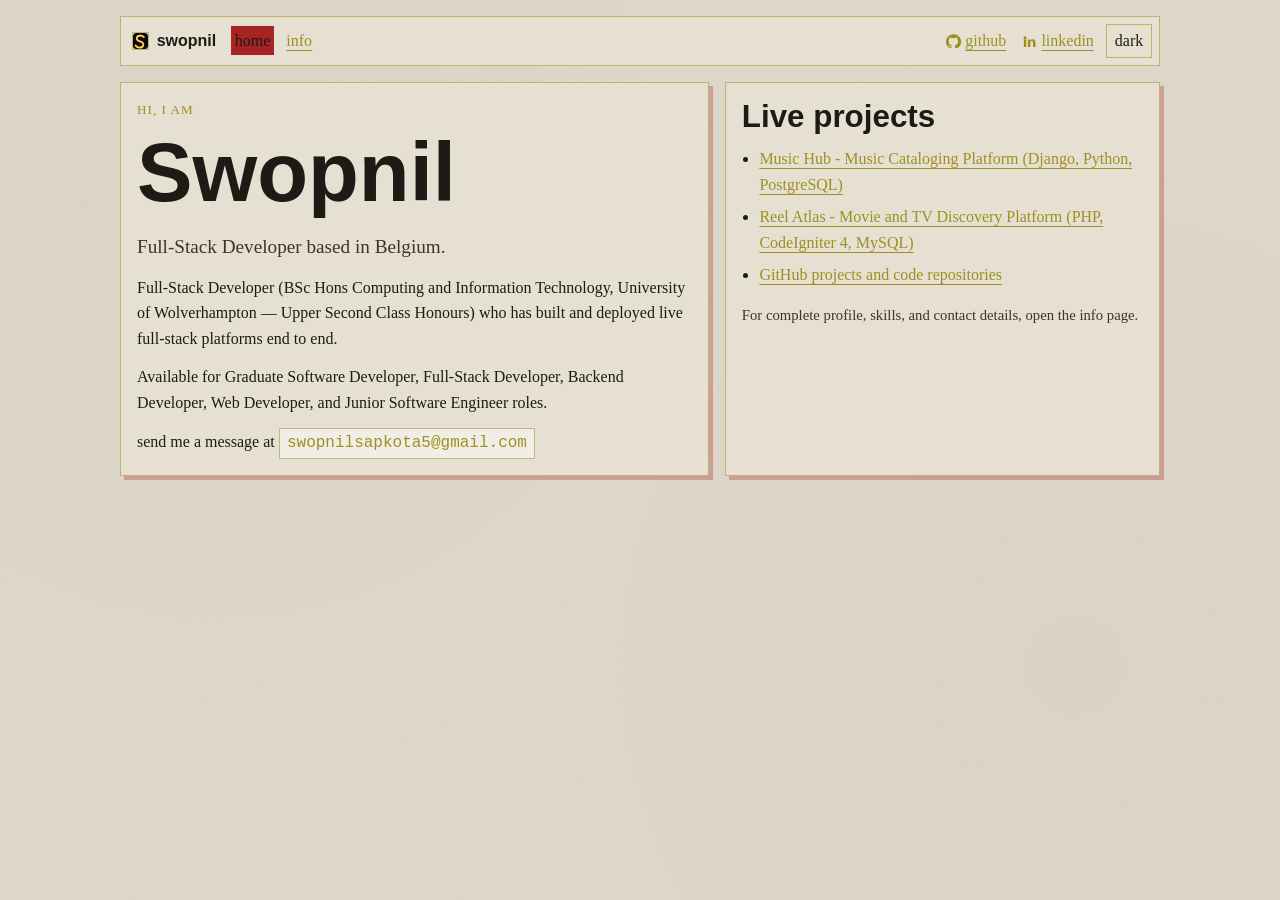
==== commit b5e56fe1: "info new info update" ====
--- a/index.html
+++ b/index.html
@@ -38,10 +38,10 @@
       <article class="outline-box">
         <p class="kicker">HI, I AM</p>
         <h1>Swopnil</h1>
-        <p class="subhead">Full-stack developer based in Belgium.</p>
-        <p>I build practical web applications and backend systems using Django, CodeIgniter, Python, PHP, SQL, HTML, CSS, and JavaScript.</p>
-        <p>Open to full-time roles and freelance collaborations.</p>
-        <p>drop a <span class="email-pill">hello [at] swop-nil.com</span></p>
+        <p class="subhead">Full-Stack Developer based in Belgium.</p>
+        <p>Full-Stack Developer (BSc Hons Computing and Information Technology, University of Wolverhampton — Upper Second Class Honours) who has built and deployed live full-stack platforms end to end.</p>
+        <p>Available for Graduate Software Developer, Full-Stack Developer, Backend Developer, Web Developer, and Junior Software Engineer roles.</p>
+        <p>send me a message at <span class="email-pill">swopnilsapkota5@gmail.com</span></p>
 
        
       </article>
@@ -49,9 +49,9 @@
       <aside class="outline-box">
         <h2>Live projects</h2>
         <ul class="clean-list">
-          <li><a href="https://music.swop-nil.com/" target="_blank" rel="noopener noreferrer">Music web using Django</a></li>
-          <li><a href="https://media.swop-nil.com/" target="_blank" rel="noopener noreferrer">Movie web using CodeIgniter4</a></li>
-          <li><a href="https://github.com/s00pin" target="_blank" rel="noopener noreferrer">Repository work on GitHub</a></li>
+          <li><a href="https://music.swop-nil.com/" target="_blank" rel="noopener noreferrer">Music Hub - Music Cataloging Platform (Django, Python, PostgreSQL)</a></li>
+          <li><a href="https://media.swop-nil.com/" target="_blank" rel="noopener noreferrer">Reel Atlas - Movie and TV Discovery Platform (PHP, CodeIgniter 4, MySQL)</a></li>
+          <li><a href="https://github.com/s00pin" target="_blank" rel="noopener noreferrer">GitHub projects and code repositories</a></li>
         </ul>
         <p class="footer-note">For complete profile, skills, and contact details, open the info page.</p>
       </aside>
@@ -61,3 +61,4 @@
   <script src="app.js"></script>
 </body>
 </html>
+
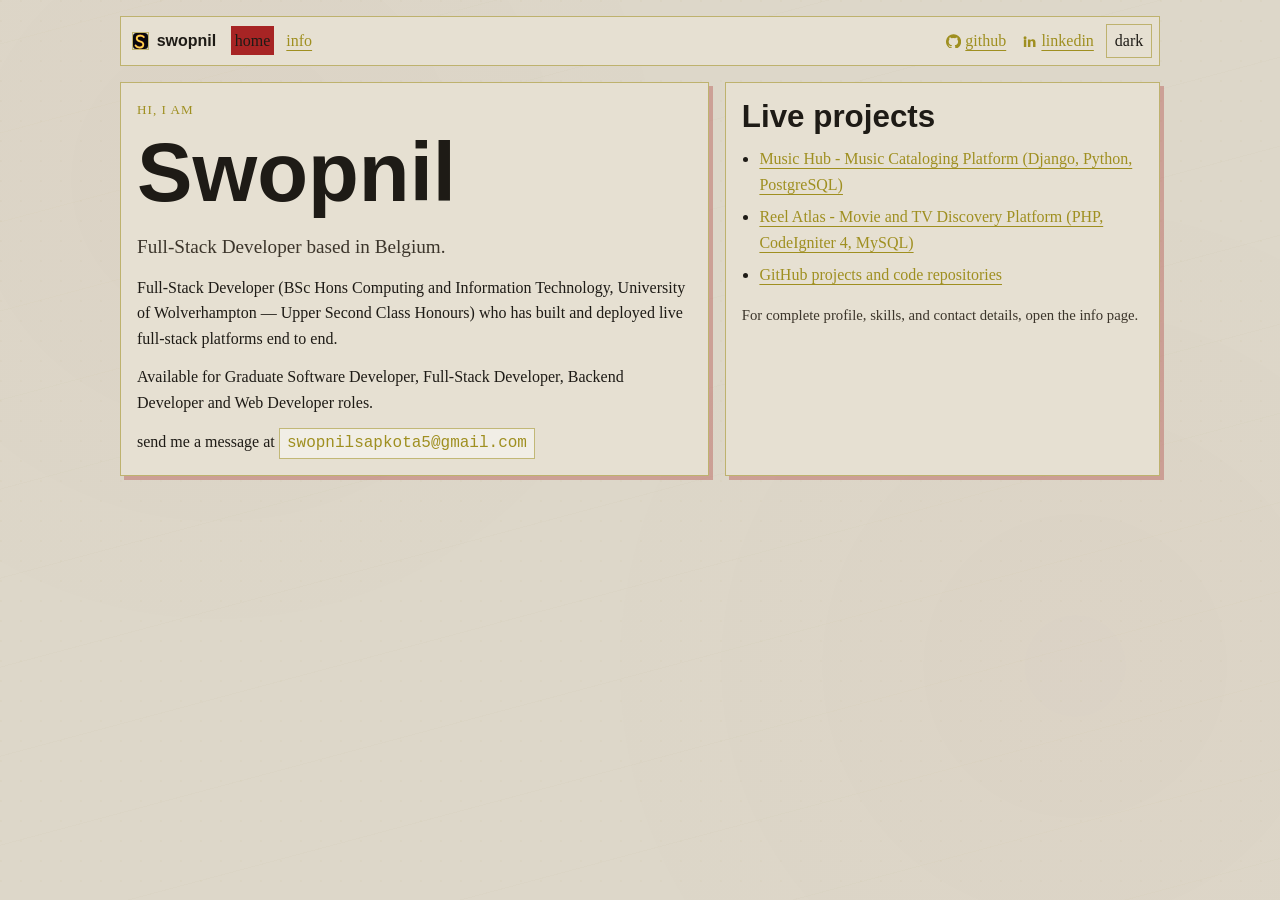
==== commit 8de138f7: "small tweak" ====
--- a/index.html
+++ b/index.html
@@ -40,7 +40,7 @@
         <h1>Swopnil</h1>
         <p class="subhead">Full-Stack Developer based in Belgium.</p>
         <p>Full-Stack Developer (BSc Hons Computing and Information Technology, University of Wolverhampton — Upper Second Class Honours) who has built and deployed live full-stack platforms end to end.</p>
-        <p>Available for Graduate Software Developer, Full-Stack Developer, Backend Developer, Web Developer, and Junior Software Engineer roles.</p>
+        <p>Available for Graduate Software Developer, Full-Stack Developer, Backend Developer and Web Developer roles.</p>
         <p>send me a message at <span class="email-pill">swopnilsapkota5@gmail.com</span></p>
 
        
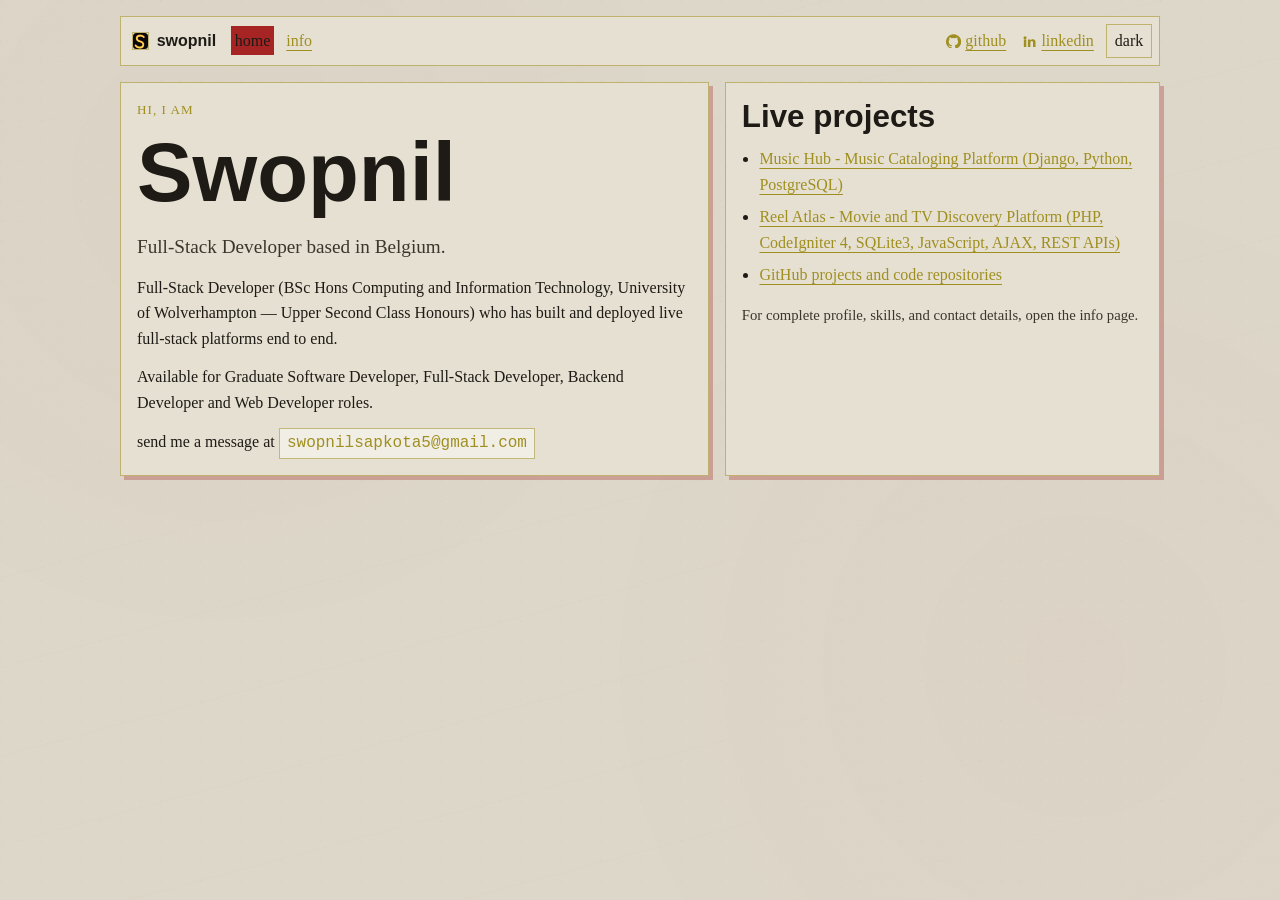
==== commit c3e88925: "update incorrect info updated" ====
--- a/index.html
+++ b/index.html
@@ -50,7 +50,7 @@
         <h2>Live projects</h2>
         <ul class="clean-list">
           <li><a href="https://music.swop-nil.com/" target="_blank" rel="noopener noreferrer">Music Hub - Music Cataloging Platform (Django, Python, PostgreSQL)</a></li>
-          <li><a href="https://media.swop-nil.com/" target="_blank" rel="noopener noreferrer">Reel Atlas - Movie and TV Discovery Platform (PHP, CodeIgniter 4, MySQL)</a></li>
+          <li><a href="https://media.swop-nil.com/" target="_blank" rel="noopener noreferrer">Reel Atlas - Movie and TV Discovery Platform (PHP, CodeIgniter 4, SQLite3, JavaScript, AJAX, REST APIs)</a></li>
           <li><a href="https://github.com/s00pin" target="_blank" rel="noopener noreferrer">GitHub projects and code repositories</a></li>
         </ul>
         <p class="footer-note">For complete profile, skills, and contact details, open the info page.</p>
@@ -62,3 +62,4 @@
 </body>
 </html>
 
+
